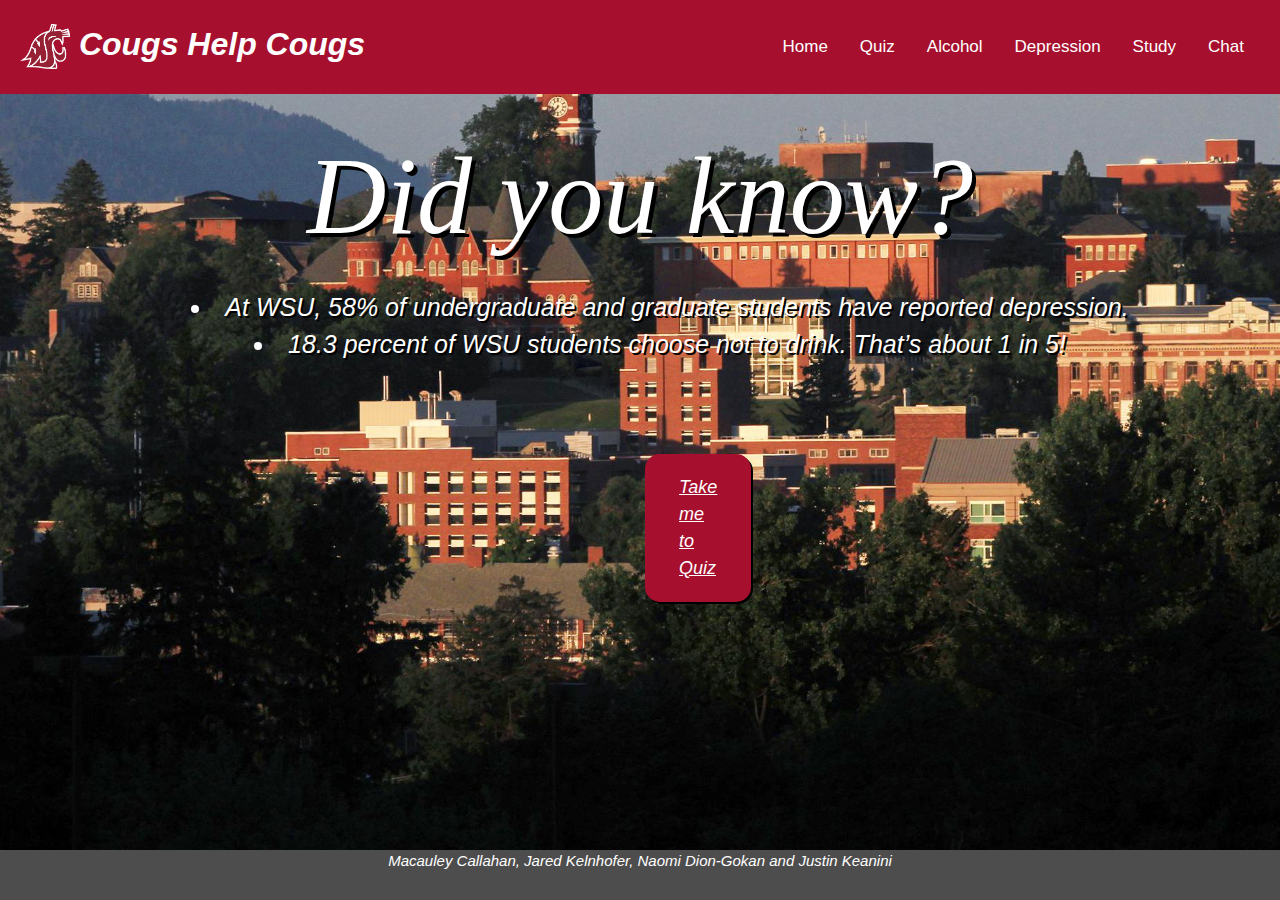
==== HomePage.html @ 819056c6 "Initial commit" ====
<!DOCTYPE html>
<html>

<!-- Title of Webstite - shown on tab -->
<title>Cougs-help-Cougs</title>

<!-- meta tags -->
<meta charset="UTF-8">
<meta name="viewport" content="width=device-width, initial-scale=1">

<!-- include topnav styling -->
<link rel="stylesheet" href="TopNav.css">
<link rel="stylesheet" href="https://www.w3schools.com/w3css/4/w3.css">

<!--Jared pasted topnav -->

<div class="topnav">
<div class="logo"><img src="WsuLogo1.png" class="w3-round w3-image" alt="WSU logo" width="50" height="50"><b><i> Cougs Help Cougs</i></b></div>
<div class=menu>
 <a  href="HomePage.html">Home</a>
 <a href="quiz.html">Quiz</a>
 <a href="alcohol.html">Alcohol</a>
 <a href="depression.html">Depression</a>
 <a href="studying.html">Study</a>
 <a href="chat.html">Chat</a>

</div>
</div>
<!--Jared pasted topnav end -->
<head>
<style>
  /*style for the topnav bar*/
  /*Setting all margin to 0 for topnav
   to be able to extend to edges. Hope it doesn't break stuff.*/
  *{
    margin:0;
    box-sizing: border-box;
  }

  .topnav {
    background-color: #A60F2D;
    overflow: hidden;
    display: flex;
    padding: 20px;
     justify-content: space-between;
  }

  .topnav a {
    float: left;
    color: white;
    text-align: center;
    padding: 14px 16px;
    text-decoration: none;
    font-size: 17px;
    border-radius: 7px;
  }

  .logo{
    color: white;
    padding-right: 20px;
    font-size: 32px;
  }

  /* Change the color of links on hover */
  .topnav a:hover {
    background-color: #ddd;
    color: black;
  }

  /* Add a color to the active/current link */
  .topnav a.active {
    background-color: #4D4D4D;
    color: white;
  }

  body {
    background-image: url("WSU.jpg");
    background-repeat: no-repeat;
    background-attachment: fixed;
    background-size: cover;
    /*filter: blur(5px);*/
  }

  h1 {
    color:white;
    text-align: center;
    padding-top: 10px;
    font-size: 110px;
    text-shadow: 4px 4px #000000;
    font-family: Georgia, serif;
  }

  ul{
    color: white;
    text-align: center;
    list-style-position: inside;
    font-size: 25px;
    text-shadow: 2px 2px #000000;
  }


  .button {
     background-color: #A60F2D;
     border: none;
     border-radius: 15px;
     color: white;
     padding: 20px 34px;
     text-decoration: none;
     display: inline-block;
     font-size: 18px;
     margin: 90px 645px;
     cursor: pointer;
     box-shadow: 2px 2px black;
   }

footer{
    width: 100%;
    bottom: 0;
    position: fixed;
    left: 0;
    height: 50px;
    text-align:center;
}
</style>
</head>

<!-- start of body -->
<body>

  <h1><i>Did you know?<i></h1>
  <ul>
    <li>At WSU, 58% of undergraduate and graduate students have reported depression.</li>
    <li>18.3 percent of WSU students choose not to drink. That’s about 1 in 5!</li>
  </ul>

  <p class="button"><a href="quiz.html" target="_blank" class="w3-hover-text-black">Take me to Quiz</a></p><br>
<footer style="background-color: #4D4D4D">
  <p style="color:white">Macauley Callahan, Jared Kelnhofer, Naomi Dion-Gokan and Justin Keanini</p>
</footer>


</body>
<!-- end of body -->

</html>
---- TopNav.css ----
/*style for the topnav bar*/


/*Setting all margin to 0 for topnav
 to be able to extend to edges. Hope it doesn't break stuff.*/
*{
  margin:0;
  box-sizing: border-box;
}


.topnav {
  background-color: #A60F2D;
  overflow: hidden;
  display: flex;
  padding: 20px;
  justify-content: space-between;
}

.topnav a {
  float: left;
  color: white;
  text-align: center;
  padding: 14px 16px;
  text-decoration: none;
  font-size: 17px;
  border-radius: 7px;
}

.logo{
  color: white;
  padding-right: 20px;
  font-size: 32px;
}

.topnav a.active {
  /*background-color: #4D4D4D;*/
  color: white;
}
/* Change the color of links on hover */
.topnav a:hover {
  background-color: #ddd;
  color: black;
}

/* Add a color to the active/current link */
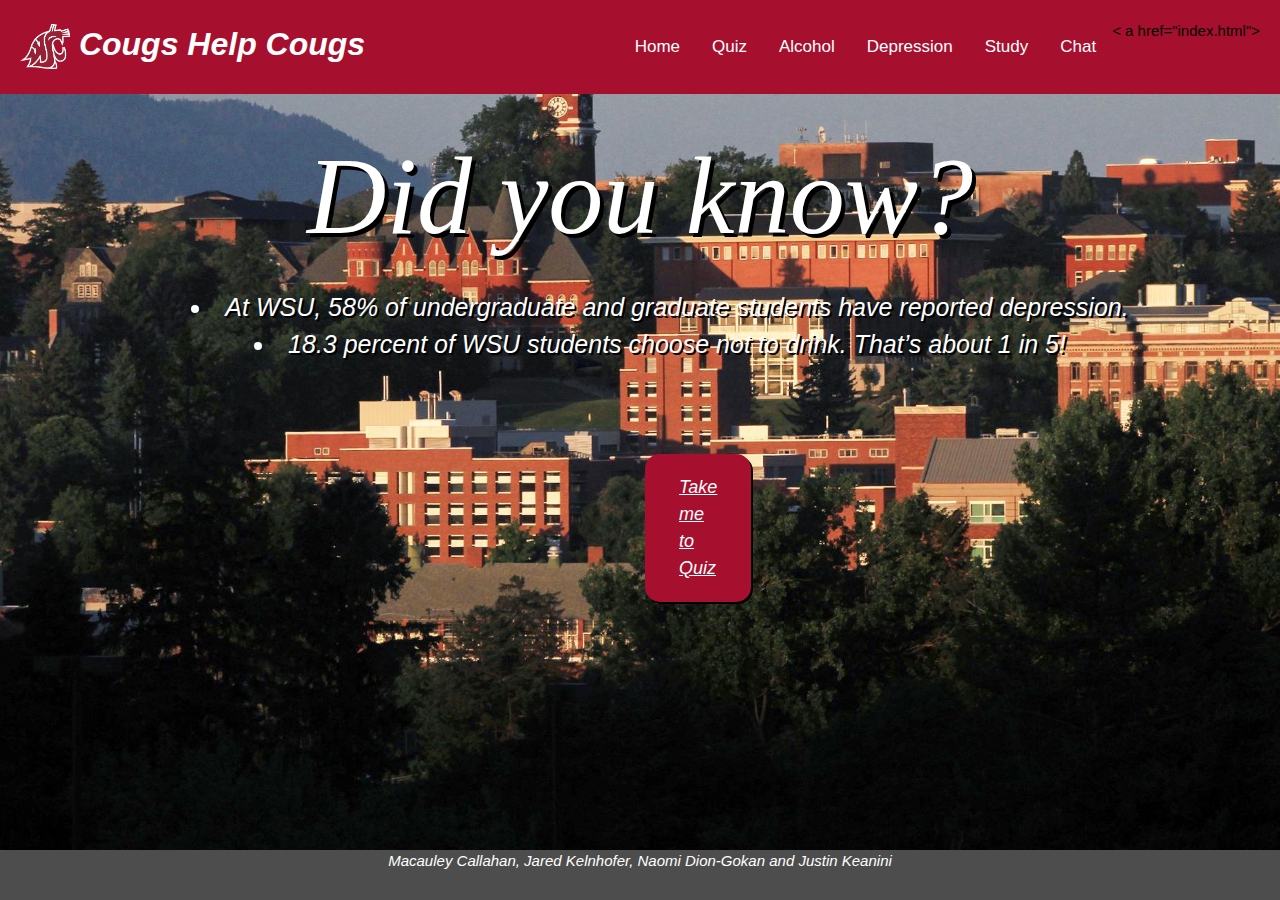
==== commit 7e76ecfd: "Update HomePage.html" ====
--- a/HomePage.html
+++ b/HomePage.html
@@ -23,6 +23,8 @@
  <a href="depression.html">Depression</a>
  <a href="studying.html">Study</a>
  <a href="chat.html">Chat</a>
+ <!-- added below -->
+ < a href="index.html"> </a>
 
 </div>
 </div>
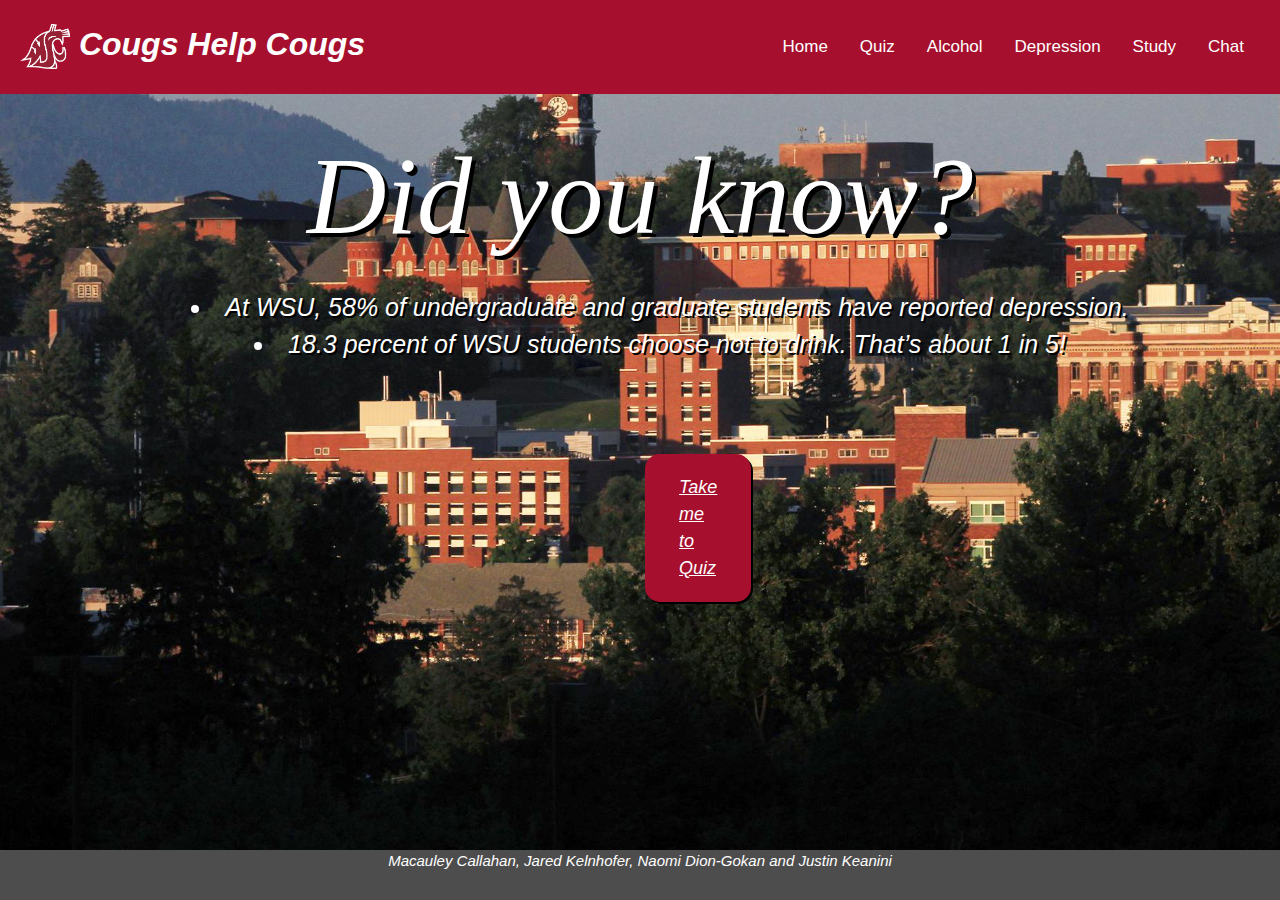
==== commit 3bc94aa8: "Update HomePage.html" ====
--- a/HomePage.html
+++ b/HomePage.html
@@ -23,8 +23,6 @@
  <a href="depression.html">Depression</a>
  <a href="studying.html">Study</a>
  <a href="chat.html">Chat</a>
- <!-- added below -->
- < a href="index.html"> </a>
 
 </div>
 </div>
